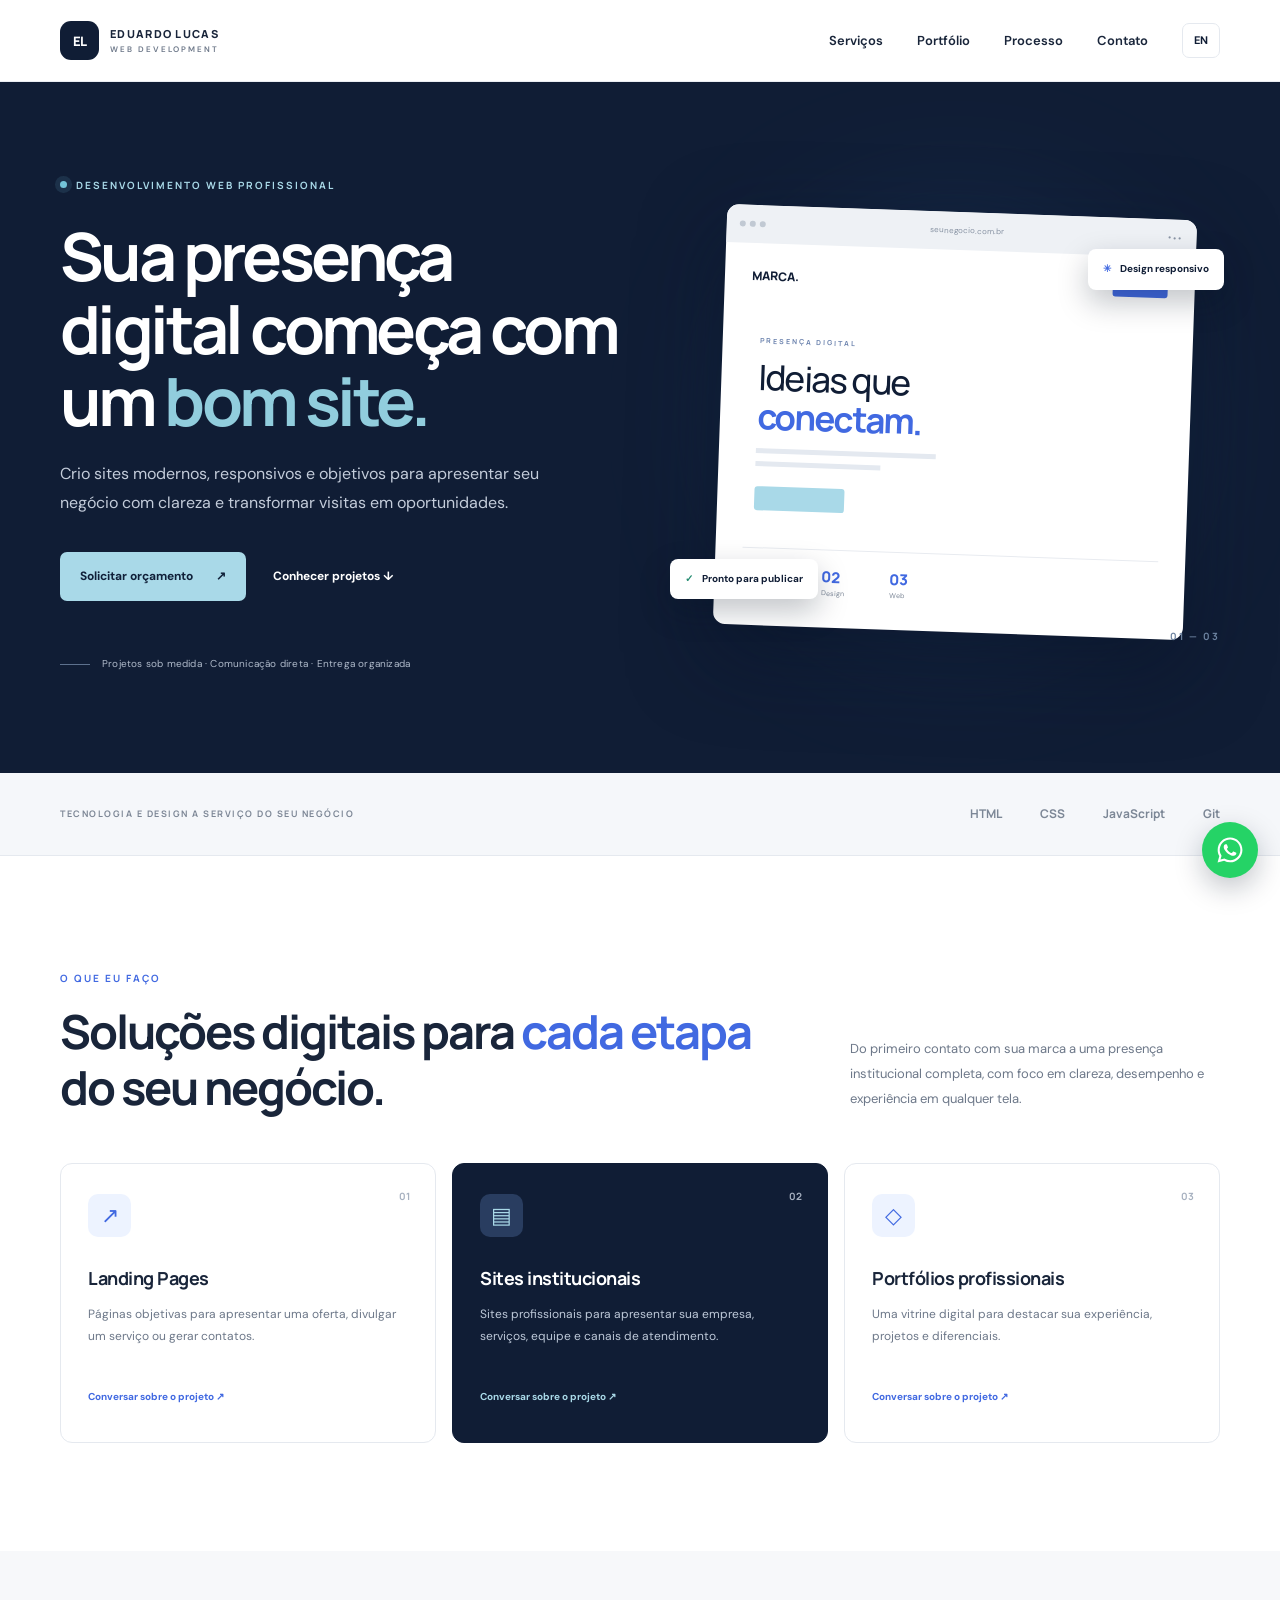
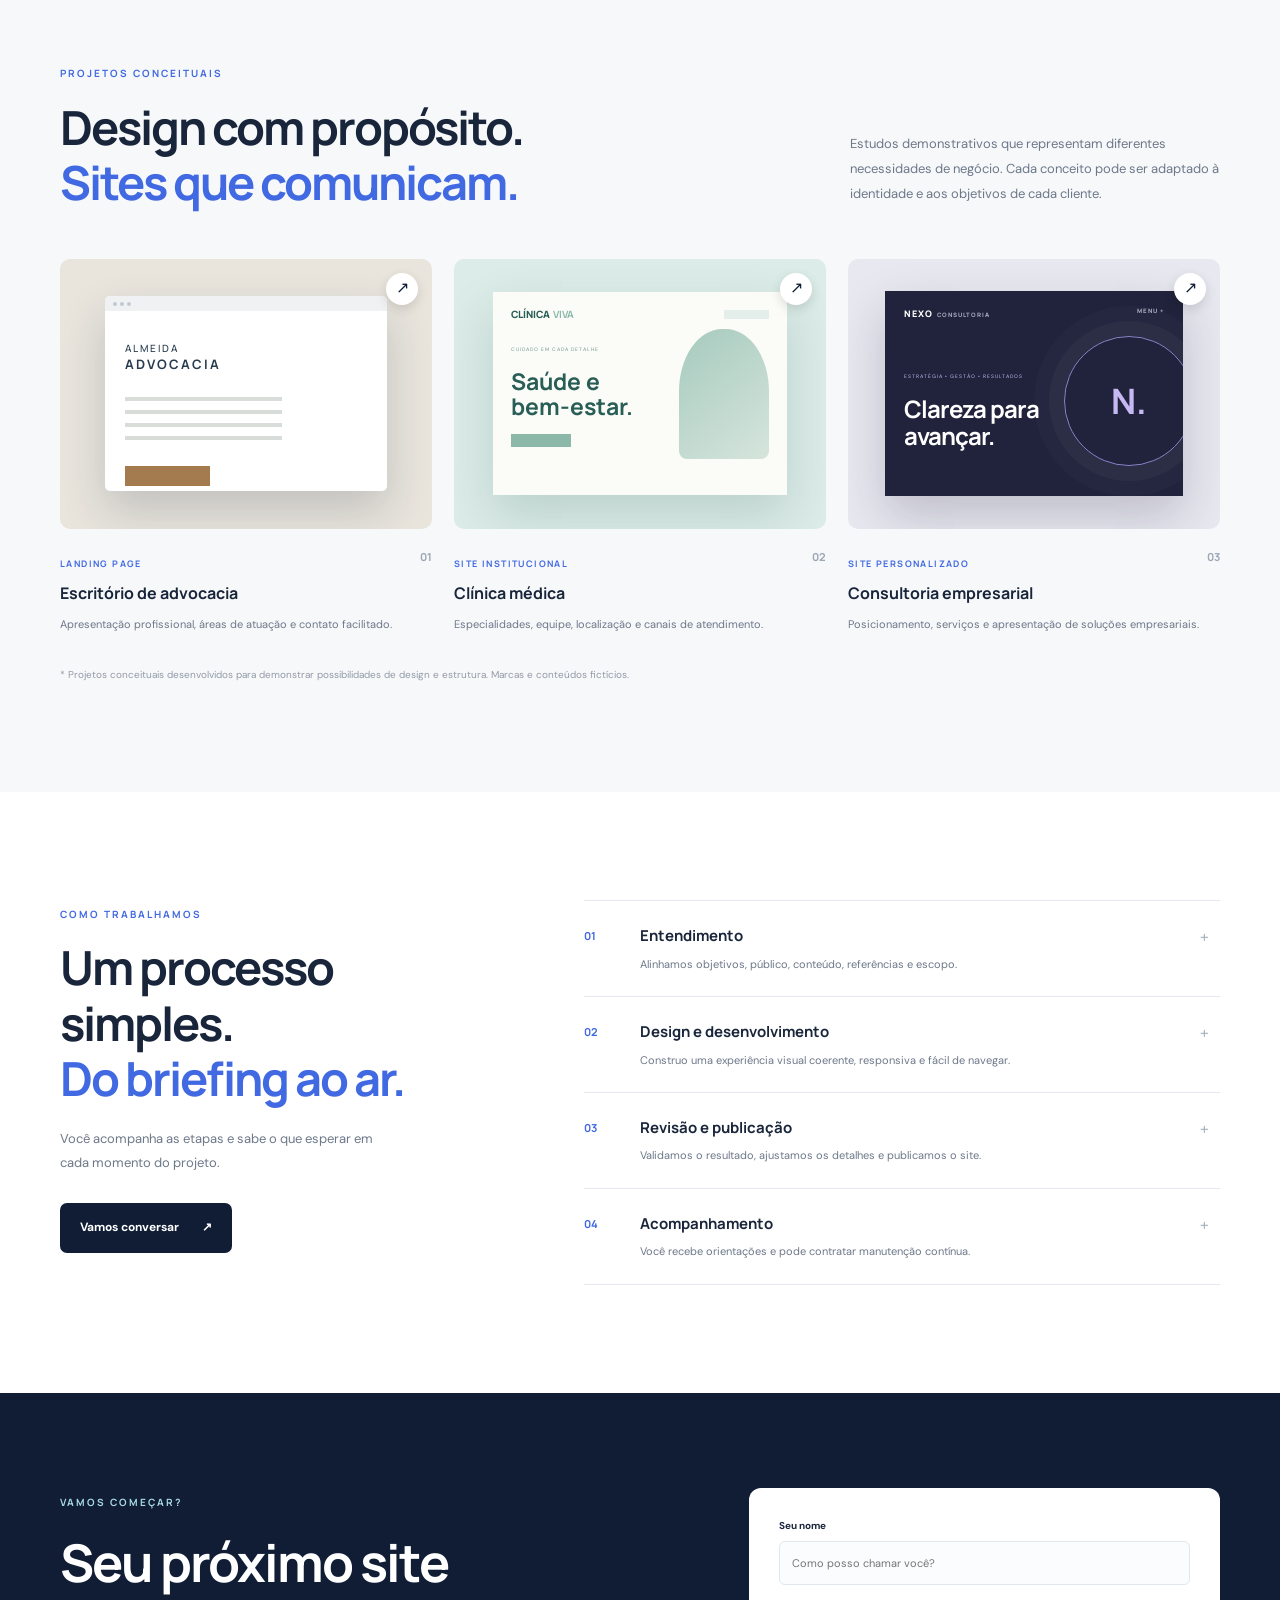
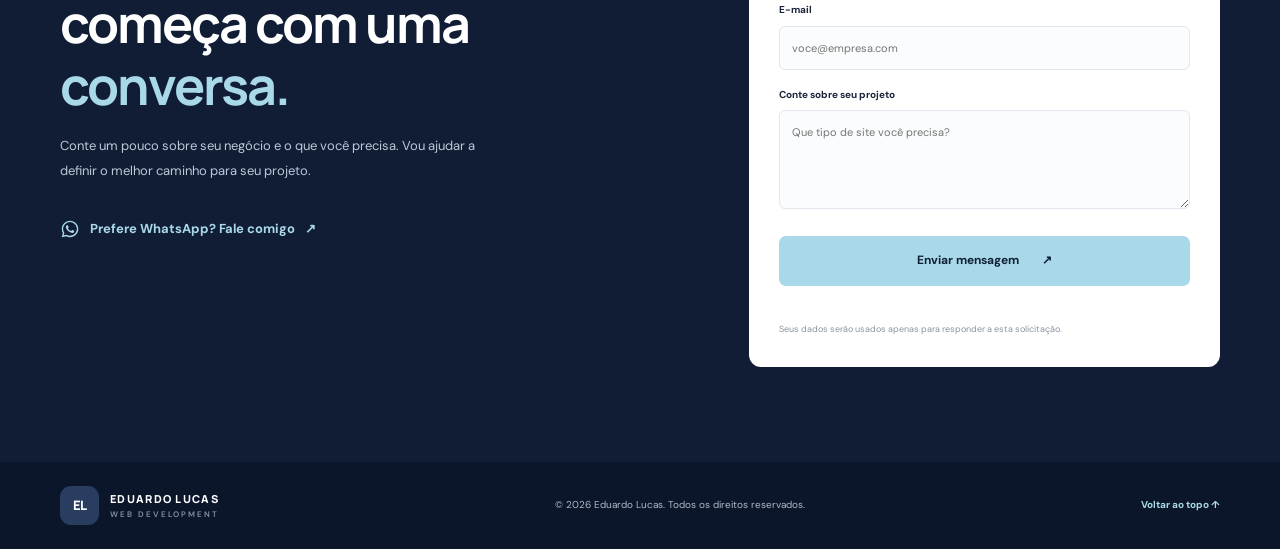
==== index.html @ 43daff28 "Portfólio Eduardo Lucas Web Development Portfólio bilíngue com três projetos demonstrativos (advocac" ====
<!doctype html>
<html lang="pt-BR">
<head>
  <meta charset="utf-8">
  <meta name="viewport" content="width=device-width, initial-scale=1">
  <meta name="description" content="Eduardo Lucas Web Development — sites profissionais, responsivos e objetivos para empresas e profissionais.">
  <meta name="theme-color" content="#101d35">
  <title>Eduardo Lucas | Web Development</title>
  <link rel="icon" href="favicon.svg" type="image/svg+xml">
  <meta property="og:type" content="website">
  <meta property="og:site_name" content="Eduardo Lucas Web Development">
  <meta property="og:title" content="Eduardo Lucas | Web Development">
  <meta property="og:description" content="Sites profissionais, responsivos e objetivos para empresas e profissionais.">
  <link rel="canonical" href="https://web.eduardo-lucas-dev.com/">
  <meta property="og:url" content="https://web.eduardo-lucas-dev.com/">
  <meta property="og:image" content="https://web.eduardo-lucas-dev.com/og-image.png">
  <meta property="og:image:width" content="1200">
  <meta property="og:image:height" content="630">
  <meta property="og:locale" content="pt_BR">
  <meta property="og:locale:alternate" content="en_US">
  <meta name="twitter:card" content="summary_large_image">
  <link rel="preload" href="fonts/manrope-latin-wght-normal.woff2" as="font" type="font/woff2" crossorigin>
  <link rel="stylesheet" href="fonts/fonts.css">
  <link rel="stylesheet" href="styles.css">
</head>
<body>
  <header class="site-header">
    <nav class="nav container" aria-label="Navegação principal">
      <a class="brand" href="#home" aria-label="Eduardo Lucas Web Development">
        <span class="brand-mark">EL</span>
        <span class="brand-name">EDUARDO LUCAS <small>WEB DEVELOPMENT</small></span>
      </a>
      <button class="menu-toggle" aria-label="Abrir menu" data-i18n-attr="aria-label:menuOpen" aria-expanded="false" aria-controls="navLinks">☰</button>
      <div class="nav-links" id="navLinks">
        <a href="#services" data-i18n="navServices">Serviços</a>
        <a href="#work" data-i18n="navWork">Portfólio</a>
        <a href="#process" data-i18n="navProcess">Processo</a>
        <a href="#contact" data-i18n="navContact">Contato</a>
        <button class="lang-toggle" type="button" data-lang-toggle>EN</button>
      </div>
    </nav>
  </header>

  <main>
    <section class="hero section" id="home">
      <div class="container hero-grid">
        <div class="hero-copy">
          <span class="eyebrow"><span class="eyebrow-dot"></span><span data-i18n="heroEyebrow">DESENVOLVIMENTO WEB PROFISSIONAL</span></span>
          <h1 data-i18n="heroTitle">Sua presença digital começa com um <em>bom site.</em></h1>
          <p class="hero-lead" data-i18n="heroLead">Crio sites modernos, responsivos e objetivos para apresentar seu negócio com clareza e transformar visitas em oportunidades.</p>
          <div class="hero-actions">
            <a class="button button-primary" href="#contact"><span data-i18n="heroCta">Solicitar orçamento</span> <span>↗</span></a>
            <a class="text-link" href="#work"><span data-i18n="heroSecondary">Conhecer projetos</span> <span>↓</span></a>
          </div>
          <div class="hero-proof">
            <span class="proof-line"></span>
            <span data-i18n="heroProof">Projetos sob medida · Comunicação direta · Entrega organizada</span>
          </div>
        </div>
        <div class="hero-art" aria-label="Ilustração de interface de website">
          <div class="art-glow"></div>
          <div class="browser-card">
            <div class="browser-top"><div class="browser-dots"><i></i><i></i><i></i></div><span>seunegocio.com.br</span><b>•••</b></div>
            <div class="browser-content">
              <div class="mock-nav"><b>MARCA.</b><span></span><span></span><span></span><i></i></div>
              <div class="mock-hero">
                <div class="mock-label">PRESENÇA DIGITAL</div>
                <div class="mock-title">Ideias que<br><strong>conectam.</strong></div>
                <div class="mock-copy"></div><div class="mock-copy short"></div>
                <div class="mock-cta"></div>
              </div>
              <div class="mock-stats"><div><b>01</b><span>Estratégia</span></div><div><b>02</b><span>Design</span></div><div><b>03</b><span>Web</span></div></div>
            </div>
          </div>
          <div class="floating-tag tag-top"><span>✳</span> Design responsivo</div>
          <div class="floating-tag tag-bottom"><span class="check">✓</span> Pronto para publicar</div>
          <div class="art-index">01 — 03</div>
        </div>
      </div>
    </section>

    <section class="trust-strip"><div class="container trust-inner"><span data-i18n="trustText">TECNOLOGIA E DESIGN A SERVIÇO DO SEU NEGÓCIO</span><div><b>HTML</b><b>CSS</b><b>JavaScript</b><b>Git</b></div></div></section>

    <section class="section" id="services">
      <div class="container">
        <div class="section-heading">
          <div><span class="eyebrow" data-i18n="servicesEyebrow">O QUE EU FAÇO</span><h2 data-i18n="servicesTitle">Soluções digitais para <em>cada etapa</em> do seu negócio.</h2></div>
          <p data-i18n="servicesIntro">Do primeiro contato com sua marca a uma presença institucional completa, com foco em clareza, desempenho e experiência em qualquer tela.</p>
        </div>
        <div class="service-grid">
          <article class="service-card"><span class="service-number">01</span><div class="service-icon">↗</div><h3 data-i18n="service1Title">Landing Pages</h3><p data-i18n="service1Text">Páginas objetivas para apresentar uma oferta, divulgar um serviço ou gerar contatos.</p><a href="#contact" class="arrow-link" data-i18n="serviceLink">Conversar sobre o projeto ↗</a></article>
          <article class="service-card featured"><span class="service-number">02</span><div class="service-icon">▤</div><h3 data-i18n="service2Title">Sites institucionais</h3><p data-i18n="service2Text">Sites profissionais para apresentar sua empresa, serviços, equipe e canais de atendimento.</p><a href="#contact" class="arrow-link" data-i18n="serviceLink">Conversar sobre o projeto ↗</a></article>
          <article class="service-card"><span class="service-number">03</span><div class="service-icon">◇</div><h3 data-i18n="service3Title">Portfólios profissionais</h3><p data-i18n="service3Text">Uma vitrine digital para destacar sua experiência, projetos e diferenciais.</p><a href="#contact" class="arrow-link" data-i18n="serviceLink">Conversar sobre o projeto ↗</a></article>
        </div>
      </div>
    </section>

    <section class="section work-section" id="work">
      <div class="container">
        <div class="section-heading">
          <div><span class="eyebrow" data-i18n="workEyebrow">PROJETOS CONCEITUAIS</span><h2 data-i18n="workTitle">Design com propósito.<br><em>Sites que comunicam.</em></h2></div>
          <p data-i18n="workIntro">Estudos demonstrativos que representam diferentes necessidades de negócio. Cada conceito pode ser adaptado à identidade e aos objetivos de cada cliente.</p>
        </div>
        <div class="project-grid">
          <article class="project-card">
            <a class="project-visual law" href="projects/advocacia/" aria-label="" data-i18n-attr="aria-label:lawAria"><div class="project-browser"><div class="mini-bar"><i></i><i></i><i></i></div><div class="law-layout"><span>ALMEIDA<br><b>ADVOCACIA</b></span><div class="law-lines"></div><div class="law-button"></div></div></div><span class="project-open">↗</span></a>
            <div class="project-meta"><div><span class="project-type" data-i18n="lawType">LANDING PAGE</span><h3 data-i18n="lawName">Escritório de advocacia</h3></div><span class="project-index">01</span></div>
            <p data-i18n="lawDesc">Apresentação profissional, áreas de atuação e contato facilitado.</p>
          </article>
          <article class="project-card">
            <a class="project-visual clinic" href="projects/clinica/" aria-label="" data-i18n-attr="aria-label:clinicAria"><div class="clinic-window"><div class="clinic-nav">CLÍNICA <b>VIVA</b><span></span></div><div class="clinic-body"><div><small>CUIDADO EM CADA DETALHE</small><strong>Saúde e<br>bem-estar.</strong><i></i></div><div class="clinic-shape"></div></div></div><span class="project-open">↗</span></a>
            <div class="project-meta"><div><span class="project-type" data-i18n="clinicType">SITE INSTITUCIONAL</span><h3 data-i18n="clinicName">Clínica médica</h3></div><span class="project-index">02</span></div>
            <p data-i18n="clinicDesc">Especialidades, equipe, localização e canais de atendimento.</p>
          </article>
          <article class="project-card">
            <a class="project-visual consult" href="projects/consultoria/" aria-label="" data-i18n-attr="aria-label:consultAria"><div class="consult-window"><div class="consult-nav">NEXO<span>CONSULTORIA</span><i>MENU +</i></div><div class="consult-body"><small>ESTRATÉGIA • GESTÃO • RESULTADOS</small><strong>Clareza para<br>avançar.</strong><div class="consult-circle">N.</div></div></div><span class="project-open">↗</span></a>
            <div class="project-meta"><div><span class="project-type" data-i18n="consultType">SITE PERSONALIZADO</span><h3 data-i18n="consultName">Consultoria empresarial</h3></div><span class="project-index">03</span></div>
            <p data-i18n="consultDesc">Posicionamento, serviços e apresentação de soluções empresariais.</p>
          </article>
        </div>
        <p class="concept-note" data-i18n="conceptNote">* Projetos conceituais desenvolvidos para demonstrar possibilidades de design e estrutura. Marcas e conteúdos fictícios.</p>
      </div>
    </section>

    <section class="section process-section" id="process">
      <div class="container process-grid">
        <div class="process-intro"><span class="eyebrow" data-i18n="processEyebrow">COMO TRABALHAMOS</span><h2 data-i18n="processTitle">Um processo simples.<br><em>Do briefing ao ar.</em></h2><p data-i18n="processIntro">Você acompanha as etapas e sabe o que esperar em cada momento do projeto.</p><a href="#contact" class="button button-dark"><span data-i18n="processCta">Vamos conversar</span> <span>↗</span></a></div>
        <div class="process-list">
          <article><span>01</span><div><h3 data-i18n="step1Title">Entendimento</h3><p data-i18n="step1Text">Alinhamos objetivos, público, conteúdo, referências e escopo.</p></div><b>+</b></article>
          <article><span>02</span><div><h3 data-i18n="step2Title">Design e desenvolvimento</h3><p data-i18n="step2Text">Construo uma experiência visual coerente, responsiva e fácil de navegar.</p></div><b>+</b></article>
          <article><span>03</span><div><h3 data-i18n="step3Title">Revisão e publicação</h3><p data-i18n="step3Text">Validamos o resultado, ajustamos os detalhes e publicamos o site.</p></div><b>+</b></article>
          <article><span>04</span><div><h3 data-i18n="step4Title">Acompanhamento</h3><p data-i18n="step4Text">Você recebe orientações e pode contratar manutenção contínua.</p></div><b>+</b></article>
        </div>
      </div>
    </section>

    <section class="contact-section section" id="contact">
      <div class="container contact-grid">
        <div><span class="eyebrow light-eyebrow" data-i18n="contactEyebrow">VAMOS COMEÇAR?</span><h2 data-i18n="contactTitle">Seu próximo site<br>começa com uma <em>conversa.</em></h2><p data-i18n="contactText">Conte um pouco sobre seu negócio e o que você precisa. Vou ajudar a definir o melhor caminho para seu projeto.</p><a class="whatsapp-link" data-whatsapp href="#" target="_blank" rel="noopener"><svg aria-hidden="true" viewBox="0 0 24 24"><use href="#icon-whatsapp"/></svg><span data-i18n="whatsappCta">Prefere WhatsApp? Fale comigo</span> ↗</a></div>
        <form class="contact-form" id="contactForm" name="contact" method="POST" data-netlify="true" netlify-honeypot="bot-field">
          <input type="hidden" name="form-name" value="contact">
          <input type="hidden" name="language" value="pt">
          <p hidden><label>Não preencha: <input name="bot-field" tabindex="-1" autocomplete="off"></label></p>
          <label><span data-i18n="formName">Seu nome</span><input name="name" required autocomplete="name" placeholder="Como posso chamar você?" data-i18n-attr="placeholder:phName"></label>
          <label><span data-i18n="formEmail">E-mail</span><input name="email" type="email" required autocomplete="email" placeholder="voce@empresa.com" data-i18n-attr="placeholder:phEmail"></label>
          <label><span data-i18n="formProject">Conte sobre seu projeto</span><textarea name="message" rows="4" required placeholder="Que tipo de site você precisa?" data-i18n-attr="placeholder:phProject"></textarea></label>
          <button class="button button-primary" type="submit"><span data-i18n="formSubmit">Enviar mensagem</span> <span>↗</span></button>
          <p class="form-feedback" id="formFeedback" role="status" aria-live="polite"></p>
          <small data-i18n="formNote">Seus dados serão usados apenas para responder a esta solicitação.</small>
        </form>
      </div>
    </section>
  </main>

  <footer class="footer"><div class="container footer-inner"><a class="brand footer-brand" href="#home"><span class="brand-mark">EL</span><span class="brand-name">EDUARDO LUCAS <small>WEB DEVELOPMENT</small></span></a><span>© <span id="year"></span> Eduardo Lucas. <span data-i18n="footerRights">Todos os direitos reservados.</span></span><a href="#home" class="back-top" data-i18n="backTop">Voltar ao topo ↑</a></div></footer>
  <a class="whatsapp-float" data-whatsapp href="#" target="_blank" rel="noopener" aria-label="WhatsApp" data-i18n-attr="aria-label:whatsappFloat"><svg aria-hidden="true" viewBox="0 0 24 24"><use href="#icon-whatsapp"/></svg></a>
  <svg width="0" height="0" style="position:absolute" aria-hidden="true"><symbol id="icon-whatsapp" viewBox="0 0 24 24"><path fill="currentColor" d="M12.04 2C6.58 2 2.13 6.45 2.13 11.91c0 1.75.46 3.45 1.32 4.95L2.05 22l5.25-1.38a9.9 9.9 0 0 0 4.74 1.21c5.46 0 9.91-4.45 9.91-9.91S17.5 2 12.04 2Zm0 18.15a8.2 8.2 0 0 1-4.2-1.15l-.3-.18-3.12.82.83-3.04-.2-.31a8.24 8.24 0 1 1 7 3.86Zm4.52-6.16c-.25-.12-1.47-.72-1.69-.81-.23-.08-.39-.12-.56.13-.16.24-.64.8-.78.97-.15.16-.29.18-.54.06a6.7 6.7 0 0 1-1.99-1.23 7.5 7.5 0 0 1-1.38-1.72c-.14-.25 0-.38.11-.5.11-.11.25-.29.37-.43.13-.15.17-.25.25-.42.08-.16.04-.31-.02-.43-.06-.12-.56-1.34-.76-1.84-.2-.48-.41-.42-.56-.42h-.48a.92.92 0 0 0-.67.31c-.23.25-.87.85-.87 2.07 0 1.22.89 2.4 1.01 2.56.12.17 1.75 2.67 4.24 3.74.59.26 1.05.41 1.41.52.59.19 1.13.16 1.56.1.48-.07 1.47-.6 1.67-1.18.21-.58.21-1.07.15-1.18-.06-.1-.23-.16-.48-.29Z"/></symbol></svg>
  <script src="i18n.js"></script>
  <script src="config.js"></script>
  <script src="script.js"></script>
</body>
</html>
---- fonts/fonts.css ----
/* Fontes hospedadas no próprio site (SIL Open Font License) — sem requisições ao Google. */
@font-face{font-family:"Manrope";font-style:normal;font-display:swap;font-weight:200 800;src:url("manrope-latin-wght-normal.woff2") format("woff2-variations")}
@font-face{font-family:"DM Sans";font-style:normal;font-display:swap;font-weight:100 1000;src:url("dm-sans-latin-wght-normal.woff2") format("woff2-variations")}
@font-face{font-family:"Cormorant Garamond";font-style:normal;font-display:swap;font-weight:500;src:url("cormorant-garamond-latin-500-normal.woff2") format("woff2")}
@font-face{font-family:"Cormorant Garamond";font-style:normal;font-display:swap;font-weight:600;src:url("cormorant-garamond-latin-600-normal.woff2") format("woff2")}
@font-face{font-family:"Cormorant Garamond";font-style:italic;font-display:swap;font-weight:500 600;src:url("cormorant-garamond-latin-500-italic.woff2") format("woff2")}
---- styles.css ----
/* Eduardo Lucas Web Development — Modern Corporate */
:root{--navy:#101d35;--navy2:#172947;--blue:#4169e1;--cyan:#a9d9e8;--ink:#19253a;--muted:#6d7889;--paper:#f7f8fa;--line:#e5e9ef;--white:#fff;--radius:18px}
*{box-sizing:border-box}html{scroll-behavior:smooth;scroll-padding-top:88px}body{margin:0;background:var(--white);color:var(--ink);font-family:"DM Sans",sans-serif;line-height:1.65}a{color:inherit;text-decoration:none}button,input,textarea{font:inherit}.container{width:min(1160px,calc(100% - 48px));margin:auto}.section{padding:108px 0}.site-header{height:82px;position:sticky;top:0;z-index:20;background:rgba(255,255,255,.94);backdrop-filter:blur(14px);border-bottom:1px solid rgba(229,233,239,.8)}.nav,.nav-links,.brand,.hero-actions,.hero-proof,.trust-inner,.footer-inner{display:flex;align-items:center}.nav{height:100%;justify-content:space-between}.brand{gap:11px}.brand-mark{width:39px;height:39px;border-radius:11px;background:var(--navy);color:#fff;display:grid;place-items:center;font:800 13px Manrope;letter-spacing:-1px}.brand-name{font:800 11px Manrope;letter-spacing:1.3px;line-height:1.3}.brand-name small{display:block;font:600 8px "DM Sans";letter-spacing:2px;color:var(--muted);margin-top:3px}.nav-links{gap:34px;font-size:13px;font-weight:600}.nav-links a{transition:color .2s}.nav-links a:hover,.text-link:hover{color:var(--blue)}.lang-toggle{border:1px solid var(--line);background:white;border-radius:7px;padding:7px 11px;font-size:11px;font-weight:700;cursor:pointer;color:var(--navy)}.menu-toggle{display:none;border:0;background:none;font-size:23px;color:var(--navy)}
.hero{background:var(--navy);color:white;min-height:650px;display:flex;align-items:center;overflow:hidden;padding:88px 0 100px}.hero-grid{display:grid;grid-template-columns:1.04fr .96fr;align-items:center;gap:55px}.eyebrow{display:inline-flex;align-items:center;gap:9px;color:var(--blue);font:700 10px Manrope;letter-spacing:2px}.hero .eyebrow{color:#a9d9e8}.eyebrow-dot{width:7px;height:7px;border-radius:50%;background:#74c4d8;box-shadow:0 0 0 5px rgba(116,196,216,.12)}h1,h2,h3,p{margin-top:0}h1,h2,h3{font-family:Manrope,sans-serif}h1{font-size:clamp(42px,5.2vw,68px);line-height:1.09;letter-spacing:-3.6px;margin:24px 0 22px;max-width:650px}h1 em,h2 em{font-style:normal;color:#91cddd}.hero-lead{max-width:525px;color:#c3ccda;font-size:16px;line-height:1.8}.hero-actions{gap:27px;margin-top:34px}.button{display:inline-flex;align-items:center;justify-content:center;gap:23px;padding:15px 20px;border-radius:7px;font-size:12px;font-weight:700;border:0;cursor:pointer;transition:transform .2s,background .2s}.button:hover{transform:translateY(-2px)}.button-primary{background:#a9d9e8;color:#102039}.button-primary:hover{background:#c1e7f1}.text-link{font-size:12px;font-weight:700;color:white}.hero-proof{gap:12px;margin-top:55px;color:#aeb9c9;font-size:10px;letter-spacing:.2px}.proof-line{width:30px;height:1px;background:#5d718e}.hero-art{position:relative;min-height:420px;display:grid;place-items:center}.art-glow{position:absolute;width:360px;height:360px;border-radius:50%;background:#2c5485;filter:blur(85px);opacity:.42}.browser-card{position:relative;width:min(100%,470px);background:white;border-radius:12px;box-shadow:0 30px 80px #07122580;overflow:hidden;transform:rotate(2deg)}.browser-top{height:38px;background:#eef1f5;display:flex;align-items:center;justify-content:space-between;padding:0 13px;color:#8994a4;font-size:8px}.browser-dots{display:flex;gap:4px}.browser-dots i,.mini-bar i{width:6px;height:6px;background:#c1c9d3;border-radius:50%}.browser-top b{letter-spacing:2px}.browser-content{padding:23px 27px 28px;color:var(--navy)}.mock-nav{display:flex;align-items:center;gap:14px;font-size:8px;color:#9ba5b3}.mock-nav b{font:800 12px Manrope;color:var(--navy);margin-right:auto}.mock-nav i{width:55px;height:18px;background:var(--blue);border-radius:3px}.mock-hero{padding:52px 10px 37px}.mock-label{font:700 7px Manrope;letter-spacing:2px;color:#6c83ae}.mock-title{font:500 35px/1.1 Manrope;letter-spacing:-1.8px;margin:13px 0}.mock-title strong{color:#4169e1}.mock-copy{height:5px;width:180px;background:#e4e9f0;margin:8px 0}.mock-copy.short{width:125px}.mock-cta{width:90px;height:24px;background:#a9d9e8;border-radius:3px;margin-top:20px}.mock-stats{display:flex;border-top:1px solid #e8ebf0;padding-top:16px;gap:45px}.mock-stats div{display:grid}.mock-stats b{font:800 15px Manrope;color:#4169e1}.mock-stats span{font-size:7px;color:#7c8797}.floating-tag{position:absolute;background:white;color:var(--navy);padding:12px 15px;border-radius:8px;box-shadow:0 12px 30px #07122540;font-size:10px;font-weight:700}.floating-tag span{color:#4169e1;margin-right:7px}.tag-top{top:38px;right:-4px}.tag-bottom{bottom:32px;left:-20px}.floating-tag .check{color:#238b70}.art-index{position:absolute;right:0;bottom:-12px;color:#6c829f;font:700 10px Manrope;letter-spacing:2px}
.trust-strip{background:#f5f7fa;border-bottom:1px solid var(--line)}.trust-inner{min-height:82px;justify-content:space-between;gap:20px}.trust-inner>span{font:700 9px Manrope;letter-spacing:1.5px;color:#7d8796}.trust-inner div{display:flex;gap:38px;color:#7c8796;font:800 12px Manrope}
.section-heading{display:flex;justify-content:space-between;align-items:end;gap:60px;margin-bottom:48px}.section-heading h2,.process-intro h2,.contact-grid h2{font-size:clamp(32px,4vw,47px);line-height:1.18;letter-spacing:-2px;margin:14px 0 0}.section-heading h2 em{color:var(--blue)}.section-heading>p{max-width:370px;color:var(--muted);font-size:13px;line-height:1.9;margin:0 0 4px}.service-grid{display:grid;grid-template-columns:repeat(3,1fr);gap:16px}.service-card{position:relative;border:1px solid var(--line);border-radius:12px;padding:30px 27px 27px;min-height:280px;transition:transform .25s,box-shadow .25s}.service-card:hover{transform:translateY(-5px);box-shadow:0 18px 40px #1b2d4610}.service-card.featured{background:var(--navy);color:white;border-color:var(--navy)}.service-number{position:absolute;right:25px;top:25px;color:#a7b1c0;font:700 10px Manrope}.service-icon{width:43px;height:43px;border-radius:10px;background:#edf3ff;color:var(--blue);display:grid;place-items:center;font-size:22px;margin-bottom:27px}.featured .service-icon{background:#293d60;color:#a9d9e8}.service-card h3{font-size:18px;letter-spacing:-.5px;margin-bottom:10px}.service-card p{color:var(--muted);font-size:12px;line-height:1.8;min-height:66px}.featured p{color:#bdc8d8}.arrow-link{font-size:10px;font-weight:700;color:var(--blue)}.featured .arrow-link{color:#a9d9e8}
.work-section{background:var(--paper)}.project-grid{display:grid;grid-template-columns:repeat(3,1fr);gap:22px}.project-visual{height:270px;border-radius:10px;display:grid;place-items:center;position:relative;overflow:hidden;transition:transform .25s}.project-visual:hover{transform:translateY(-4px)}.project-open{position:absolute;right:14px;top:14px;width:32px;height:32px;border-radius:50%;background:white;color:var(--navy);display:grid;place-items:center;box-shadow:0 4px 12px #0002}.project-browser{width:76%;height:72%;background:#fff;box-shadow:0 20px 45px #14233b30;border-radius:5px;overflow:hidden}.mini-bar{height:15px;background:#f0f1f2;display:flex;align-items:center;gap:3px;padding-left:8px}.mini-bar i{width:4px;height:4px}.law{background:#e9e5dd}.law-layout{padding:30px 20px;color:#263b4d}.law-layout>span{display:block;font:500 10px/1.4 Manrope;letter-spacing:2px}.law-layout>span b{font-size:13px}.law-lines{height:52px;width:65%;margin-top:23px;background:linear-gradient(#d9ddd9 0 4px,transparent 4px 13px,#d9ddd9 13px 17px,transparent 17px 26px,#d9ddd9 26px 30px,transparent 30px 39px,#d9ddd9 39px 43px,transparent 43px)}.law-button{width:85px;height:20px;background:#a47b4f;margin-top:17px}.clinic{background:#dcece8}.clinic-window{width:79%;height:75%;background:#fbfcf8;box-shadow:0 20px 45px #315a5030;padding:15px 18px}.clinic-nav{font:800 10px Manrope;color:#285e56;display:flex;gap:3px;align-items:center}.clinic-nav b{color:#8bb8a9}.clinic-nav span{margin-left:auto;width:45px;height:9px;background:#e4efeb}.clinic-body{display:flex;align-items:center;justify-content:space-between;height:80%;position:relative}.clinic-body small{font-size:5px;letter-spacing:1px;color:#72998c}.clinic-body strong{display:block;font:700 23px/1.1 Manrope;color:#285e56;margin-top:9px}.clinic-body i{display:block;width:60px;height:13px;background:#8bb8a9;margin-top:15px}.clinic-shape{width:90px;height:130px;border-radius:48% 48% 8px 8px;background:linear-gradient(140deg,#a6cabe,#d6e5dc);align-self:end}.consult{background:#e8e8f0}.consult-window{width:80%;height:76%;background:#20233b;color:white;box-shadow:0 20px 45px #25243b35;padding:16px 19px;position:relative;overflow:hidden}.consult-nav{font:800 9px Manrope;letter-spacing:1px}.consult-nav span{font-size:6px;color:#a8a9c0;margin-left:4px}.consult-nav i{float:right;font-style:normal;font-size:6px;color:#a8a9c0}.consult-body{position:relative;padding-top:40px}.consult-body small{font-size:5px;letter-spacing:1px;color:#c6b8f3}.consult-body strong{display:block;font:700 24px/1.1 Manrope;letter-spacing:-1px;margin-top:10px;position:relative;z-index:2}.consult-circle{position:absolute;right:-30px;top:16px;width:130px;height:130px;border:1px solid #8c82c7;border-radius:50%;display:grid;place-items:center;color:#c6b8f3;font:700 35px Manrope;box-shadow:0 0 0 15px #ffffff08,0 0 0 30px #ffffff05}.project-meta{display:flex;justify-content:space-between;align-items:start;margin-top:20px}.project-type{font:700 9px Manrope;letter-spacing:1.4px;color:var(--blue)}.project-meta h3{font-size:16px;margin:5px 0 0}.project-index{font:700 11px Manrope;color:#9ca6b4}.project-card>p{font-size:11px;color:var(--muted);margin:9px 0 0}.concept-note{font-size:10px;color:#929ba8;margin:34px 0 0}
.process-grid{display:grid;grid-template-columns:.8fr 1.2fr;gap:100px}.process-intro h2 em{color:var(--blue)}.process-intro>p{color:var(--muted);font-size:13px;line-height:1.9;margin:20px 0 27px;max-width:320px}.button-dark{background:var(--navy);color:white}.button-dark:hover{background:#243b60}.process-list article{display:grid;grid-template-columns:40px 1fr 20px;gap:16px;padding:23px 0;border-bottom:1px solid var(--line)}.process-list article:first-child{border-top:1px solid var(--line)}.process-list article>span{font:700 11px Manrope;color:var(--blue);padding-top:4px}.process-list h3{font-size:15px;margin:0 0 6px}.process-list p{font-size:11px;color:var(--muted);margin:0}.process-list article>b{color:#aab3c0;font-weight:400}
.contact-section{background:var(--navy);color:white;padding:95px 0}.contact-grid{display:grid;grid-template-columns:1fr .8fr;gap:100px;align-items:start}.light-eyebrow{color:#a9d9e8}.contact-grid h2{font-size:clamp(34px,4.5vw,52px);margin:18px 0}.contact-grid h2 em{color:#a9d9e8}.contact-grid>div>p{color:#bdc8d8;font-size:13px;line-height:1.9;max-width:420px}.contact-form{background:white;color:var(--ink);padding:30px;border-radius:12px}.contact-form label{display:block;margin-bottom:17px}.contact-form label>span{display:block;font-size:10px;font-weight:700;margin-bottom:7px}.contact-form input,.contact-form textarea{width:100%;border:1px solid #e2e7ed;border-radius:6px;padding:12px;font-size:11px;outline:none;background:#fbfcfd;color:var(--ink)}.contact-form input:focus,.contact-form textarea:focus{border-color:#7893e7}.contact-form textarea{resize:vertical}.contact-form .button{width:100%;margin-top:2px}.contact-form small{display:block;color:#8b95a3;font-size:9px;margin-top:12px}.form-feedback{font-size:11px;color:#238b70;margin:8px 0 0;min-height:16px}
.footer{background:#0b162a;color:#aeb9c9;padding:24px 0}.footer-inner{justify-content:space-between;gap:20px;font-size:10px}.footer-brand .brand-mark{background:#293d60}.footer-brand .brand-name{color:white}.footer-brand .brand-name small{color:#8290a5}.back-top{color:#a9d9e8;font-weight:700}
@media(max-width:850px){.hero-grid{grid-template-columns:1fr;gap:25px}.hero{padding:75px 0}.hero-art{min-height:360px}.browser-card{max-width:440px}.section-heading{align-items:start;flex-direction:column;gap:18px}.section-heading>p{max-width:570px}.process-grid{gap:45px}.contact-grid{gap:45px}.project-visual{height:220px}}
@media(max-width:650px){.container{width:min(100% - 34px,560px)}.site-header{height:70px}.menu-toggle{display:block}.nav-links{display:none;position:absolute;top:69px;left:0;right:0;padding:20px 24px 24px;background:white;border-bottom:1px solid var(--line);align-items:stretch;flex-direction:column;gap:18px}.nav-links.open{display:flex}.nav-links a{font-size:14px}.lang-toggle{align-self:flex-start}.hero{padding:65px 0 75px}.hero-grid{gap:15px}h1{font-size:43px;letter-spacing:-2.5px}.hero-lead{font-size:14px}.hero-actions{align-items:flex-start;flex-direction:column;gap:18px}.hero-proof{margin-top:35px;align-items:flex-start;font-size:9px}.hero-art{min-height:300px;margin-top:15px}.browser-card{width:92%}.browser-content{padding:16px 19px 20px}.mock-hero{padding:32px 8px 25px}.mock-title{font-size:28px}.floating-tag{font-size:8px;padding:9px 11px}.tag-top{right:-2px;top:5px}.tag-bottom{left:-4px;bottom:10px}.trust-inner{padding:20px 0;align-items:flex-start;flex-direction:column}.trust-inner div{gap:22px;flex-wrap:wrap}.section{padding:75px 0}.section-heading h2,.process-intro h2{font-size:34px}.service-grid,.project-grid{grid-template-columns:1fr}.service-card{min-height:245px}.service-card p{min-height:0}.project-visual{height:260px}.process-grid,.contact-grid{grid-template-columns:1fr;gap:40px}.contact-section{padding:75px 0}.contact-form{padding:22px}.footer-inner{align-items:flex-start;flex-direction:column}.footer-inner>span{order:3}.footer-brand{order:1}.back-top{order:2}}
.whatsapp-link{display:inline-flex;align-items:center;gap:10px;margin-top:22px;color:#a9d9e8;font-size:13px;font-weight:700}.whatsapp-link svg{width:20px;height:20px}.whatsapp-link:hover{color:#fff}
.whatsapp-float{position:fixed;right:22px;bottom:22px;z-index:30;width:56px;height:56px;border-radius:50%;background:#25d366;color:#fff;display:grid;place-items:center;box-shadow:0 10px 28px #0b162a40;transition:transform .2s}.whatsapp-float:hover{transform:scale(1.07)}.whatsapp-float svg{width:30px;height:30px}
.contact-form button:disabled{opacity:.6;cursor:wait}
:focus-visible{outline:2px solid #4169e1;outline-offset:3px}
@media(prefers-reduced-motion:reduce){*,*::before,*::after{transition:none!important;animation:none!important;scroll-behavior:auto!important}}
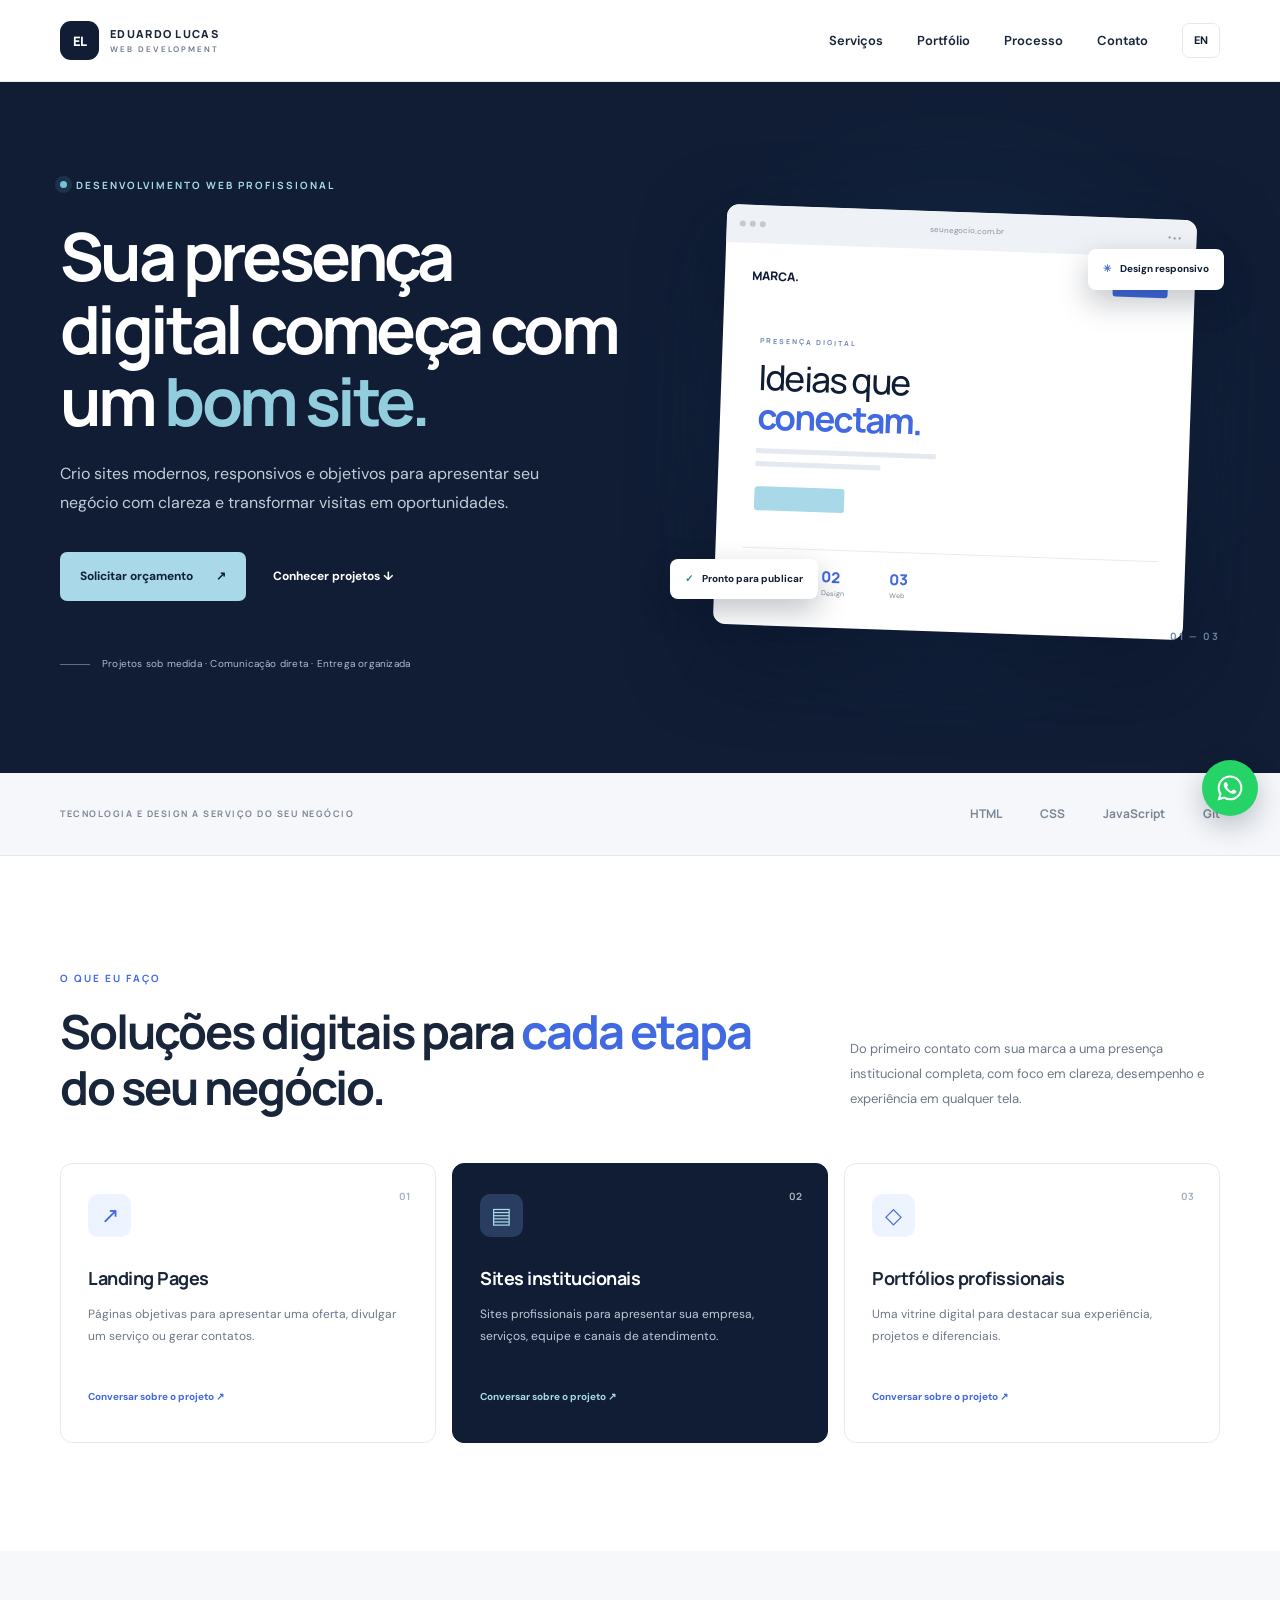
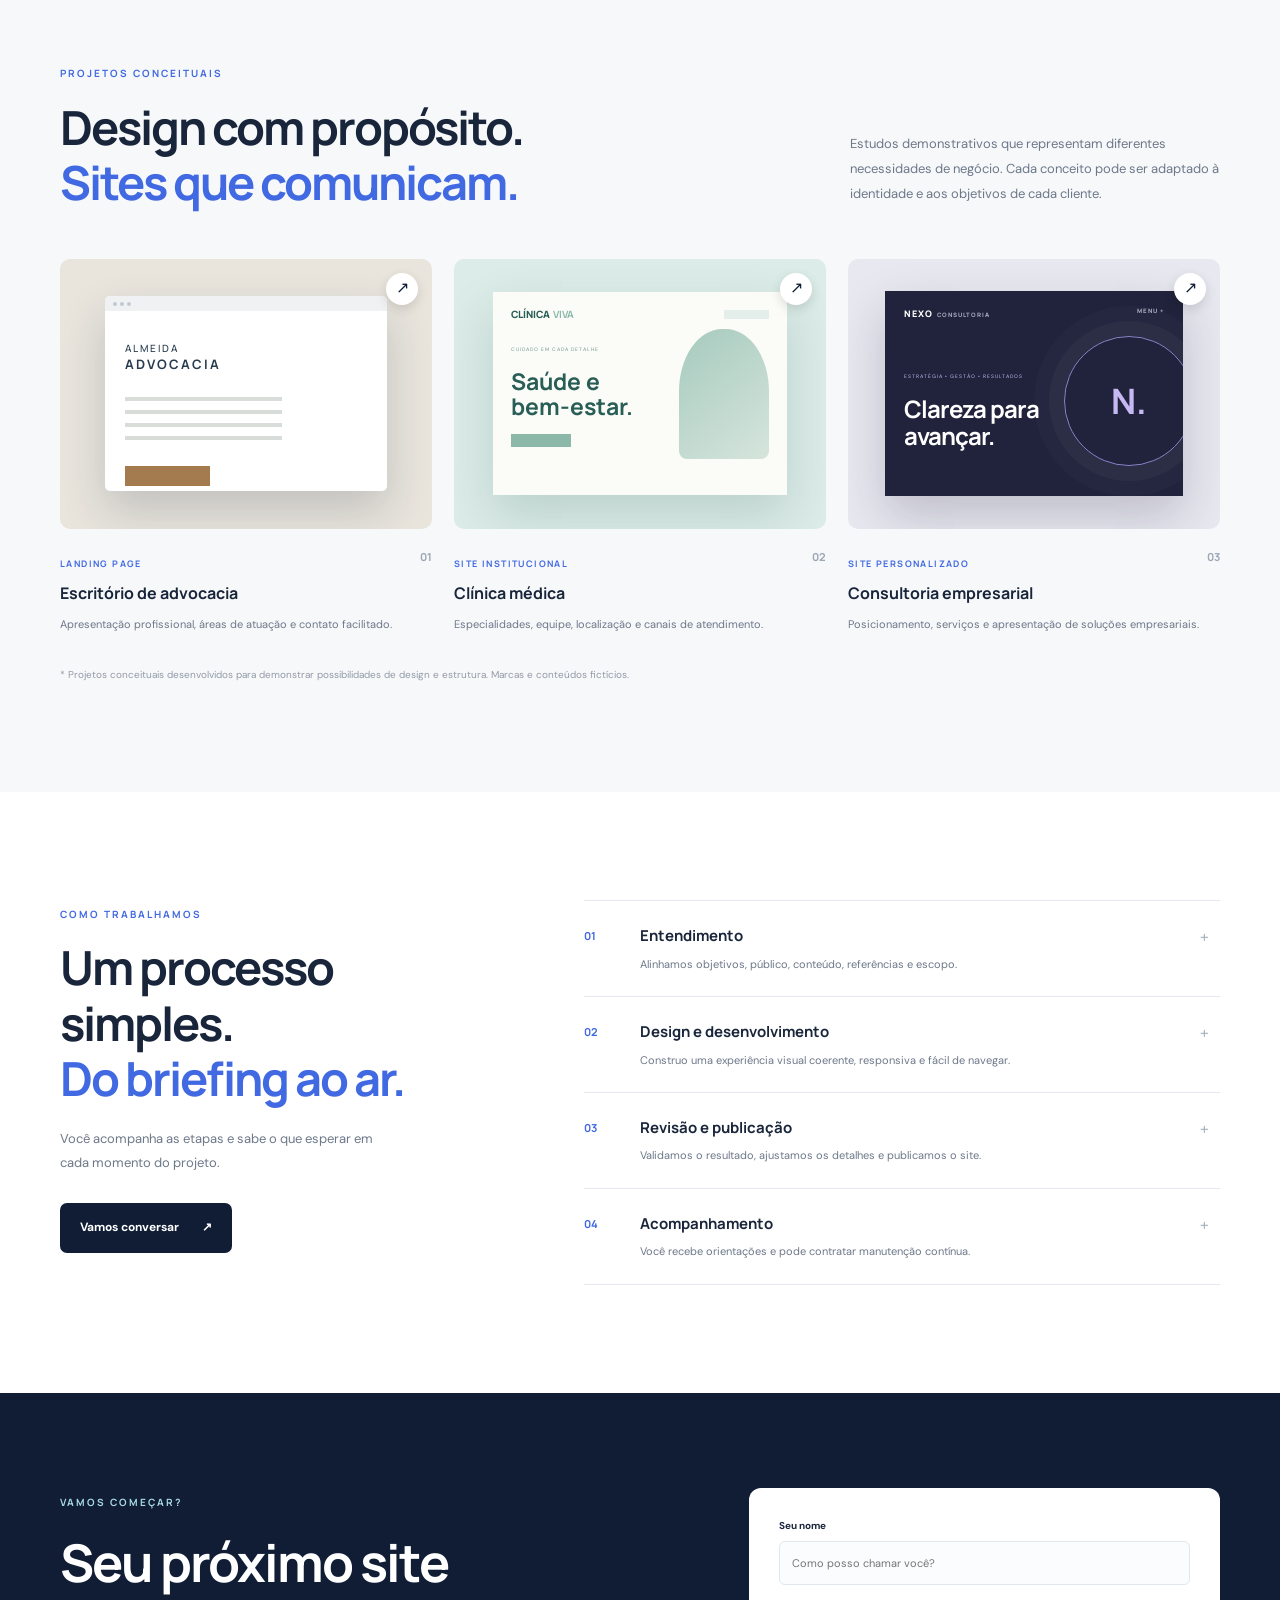
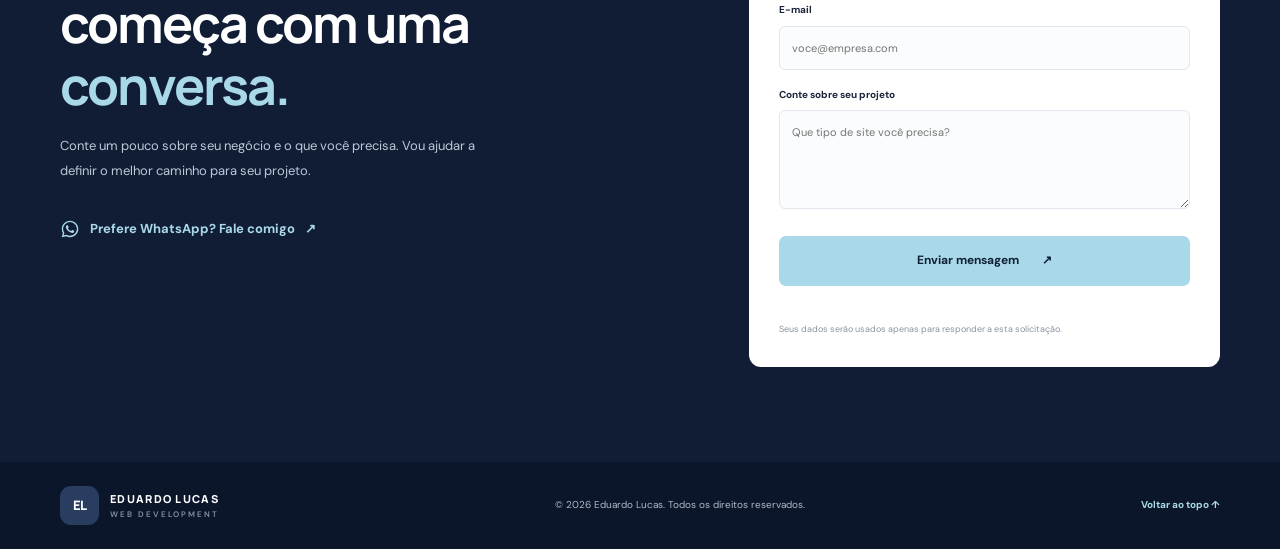
==== commit 62ac260b: "Links de WhatsApp com URL real no HTML, sem depender do JavaScript Co-Authored-By: Claude Opus 5.5 <" ====
--- a/index.html
+++ b/index.html
@@ -136,7 +136,7 @@
 
     <section class="contact-section section" id="contact">
       <div class="container contact-grid">
-        <div><span class="eyebrow light-eyebrow" data-i18n="contactEyebrow">VAMOS COMEÇAR?</span><h2 data-i18n="contactTitle">Seu próximo site<br>começa com uma <em>conversa.</em></h2><p data-i18n="contactText">Conte um pouco sobre seu negócio e o que você precisa. Vou ajudar a definir o melhor caminho para seu projeto.</p><a class="whatsapp-link" data-whatsapp href="#" target="_blank" rel="noopener"><svg aria-hidden="true" viewBox="0 0 24 24"><use href="#icon-whatsapp"/></svg><span data-i18n="whatsappCta">Prefere WhatsApp? Fale comigo</span> ↗</a></div>
+        <div><span class="eyebrow light-eyebrow" data-i18n="contactEyebrow">VAMOS COMEÇAR?</span><h2 data-i18n="contactTitle">Seu próximo site<br>começa com uma <em>conversa.</em></h2><p data-i18n="contactText">Conte um pouco sobre seu negócio e o que você precisa. Vou ajudar a definir o melhor caminho para seu projeto.</p><a class="whatsapp-link" data-whatsapp href="https://wa.me/5571991182592?text=Ol%C3%A1%2C%20vi%20seu%20site%20e%20quero%20um%20or%C3%A7amento" target="_blank" rel="noopener"><svg aria-hidden="true" viewBox="0 0 24 24"><use href="#icon-whatsapp"/></svg><span data-i18n="whatsappCta">Prefere WhatsApp? Fale comigo</span> ↗</a></div>
         <form class="contact-form" id="contactForm" name="contact" method="POST" data-netlify="true" netlify-honeypot="bot-field">
           <input type="hidden" name="form-name" value="contact">
           <input type="hidden" name="language" value="pt">
@@ -153,7 +153,7 @@
   </main>
 
   <footer class="footer"><div class="container footer-inner"><a class="brand footer-brand" href="#home"><span class="brand-mark">EL</span><span class="brand-name">EDUARDO LUCAS <small>WEB DEVELOPMENT</small></span></a><span>© <span id="year"></span> Eduardo Lucas. <span data-i18n="footerRights">Todos os direitos reservados.</span></span><a href="#home" class="back-top" data-i18n="backTop">Voltar ao topo ↑</a></div></footer>
-  <a class="whatsapp-float" data-whatsapp href="#" target="_blank" rel="noopener" aria-label="WhatsApp" data-i18n-attr="aria-label:whatsappFloat"><svg aria-hidden="true" viewBox="0 0 24 24"><use href="#icon-whatsapp"/></svg></a>
+  <a class="whatsapp-float" data-whatsapp href="https://wa.me/5571991182592?text=Ol%C3%A1%2C%20vi%20seu%20site%20e%20quero%20um%20or%C3%A7amento" target="_blank" rel="noopener" aria-label="WhatsApp" data-i18n-attr="aria-label:whatsappFloat"><svg aria-hidden="true" viewBox="0 0 24 24"><use href="#icon-whatsapp"/></svg></a>
   <svg width="0" height="0" style="position:absolute" aria-hidden="true"><symbol id="icon-whatsapp" viewBox="0 0 24 24"><path fill="currentColor" d="M12.04 2C6.58 2 2.13 6.45 2.13 11.91c0 1.75.46 3.45 1.32 4.95L2.05 22l5.25-1.38a9.9 9.9 0 0 0 4.74 1.21c5.46 0 9.91-4.45 9.91-9.91S17.5 2 12.04 2Zm0 18.15a8.2 8.2 0 0 1-4.2-1.15l-.3-.18-3.12.82.83-3.04-.2-.31a8.24 8.24 0 1 1 7 3.86Zm4.52-6.16c-.25-.12-1.47-.72-1.69-.81-.23-.08-.39-.12-.56.13-.16.24-.64.8-.78.97-.15.16-.29.18-.54.06a6.7 6.7 0 0 1-1.99-1.23 7.5 7.5 0 0 1-1.38-1.72c-.14-.25 0-.38.11-.5.11-.11.25-.29.37-.43.13-.15.17-.25.25-.42.08-.16.04-.31-.02-.43-.06-.12-.56-1.34-.76-1.84-.2-.48-.41-.42-.56-.42h-.48a.92.92 0 0 0-.67.31c-.23.25-.87.85-.87 2.07 0 1.22.89 2.4 1.01 2.56.12.17 1.75 2.67 4.24 3.74.59.26 1.05.41 1.41.52.59.19 1.13.16 1.56.1.48-.07 1.47-.6 1.67-1.18.21-.58.21-1.07.15-1.18-.06-.1-.23-.16-.48-.29Z"/></symbol></svg>
   <script src="i18n.js"></script>
   <script src="config.js"></script>
--- a/styles.css
+++ b/styles.css
@@ -11,7 +11,8 @@
 @media(max-width:850px){.hero-grid{grid-template-columns:1fr;gap:25px}.hero{padding:75px 0}.hero-art{min-height:360px}.browser-card{max-width:440px}.section-heading{align-items:start;flex-direction:column;gap:18px}.section-heading>p{max-width:570px}.process-grid{gap:45px}.contact-grid{gap:45px}.project-visual{height:220px}}
 @media(max-width:650px){.container{width:min(100% - 34px,560px)}.site-header{height:70px}.menu-toggle{display:block}.nav-links{display:none;position:absolute;top:69px;left:0;right:0;padding:20px 24px 24px;background:white;border-bottom:1px solid var(--line);align-items:stretch;flex-direction:column;gap:18px}.nav-links.open{display:flex}.nav-links a{font-size:14px}.lang-toggle{align-self:flex-start}.hero{padding:65px 0 75px}.hero-grid{gap:15px}h1{font-size:43px;letter-spacing:-2.5px}.hero-lead{font-size:14px}.hero-actions{align-items:flex-start;flex-direction:column;gap:18px}.hero-proof{margin-top:35px;align-items:flex-start;font-size:9px}.hero-art{min-height:300px;margin-top:15px}.browser-card{width:92%}.browser-content{padding:16px 19px 20px}.mock-hero{padding:32px 8px 25px}.mock-title{font-size:28px}.floating-tag{font-size:8px;padding:9px 11px}.tag-top{right:-2px;top:5px}.tag-bottom{left:-4px;bottom:10px}.trust-inner{padding:20px 0;align-items:flex-start;flex-direction:column}.trust-inner div{gap:22px;flex-wrap:wrap}.section{padding:75px 0}.section-heading h2,.process-intro h2{font-size:34px}.service-grid,.project-grid{grid-template-columns:1fr}.service-card{min-height:245px}.service-card p{min-height:0}.project-visual{height:260px}.process-grid,.contact-grid{grid-template-columns:1fr;gap:40px}.contact-section{padding:75px 0}.contact-form{padding:22px}.footer-inner{align-items:flex-start;flex-direction:column}.footer-inner>span{order:3}.footer-brand{order:1}.back-top{order:2}}
 .whatsapp-link{display:inline-flex;align-items:center;gap:10px;margin-top:22px;color:#a9d9e8;font-size:13px;font-weight:700}.whatsapp-link svg{width:20px;height:20px}.whatsapp-link:hover{color:#fff}
-.whatsapp-float{position:fixed;right:22px;bottom:22px;z-index:30;width:56px;height:56px;border-radius:50%;background:#25d366;color:#fff;display:grid;place-items:center;box-shadow:0 10px 28px #0b162a40;transition:transform .2s}.whatsapp-float:hover{transform:scale(1.07)}.whatsapp-float svg{width:30px;height:30px}
+.whatsapp-float{position:fixed;right:22px;bottom:84px;z-index:30;width:56px;height:56px;border-radius:50%;background:#25d366;color:#fff;display:grid;place-items:center;box-shadow:0 10px 28px #0b162a40;transition:transform .2s}.whatsapp-float:hover{transform:scale(1.07)}.whatsapp-float svg{width:30px;height:30px}
 .contact-form button:disabled{opacity:.6;cursor:wait}
 :focus-visible{outline:2px solid #4169e1;outline-offset:3px}
 @media(prefers-reduced-motion:reduce){*,*::before,*::after{transition:none!important;animation:none!important;scroll-behavior:auto!important}}
+/* O selo "Powered by Netlify" ocupa o canto inferior direito (≈194×64 px); os botões flutuantes ficam acima dele. */
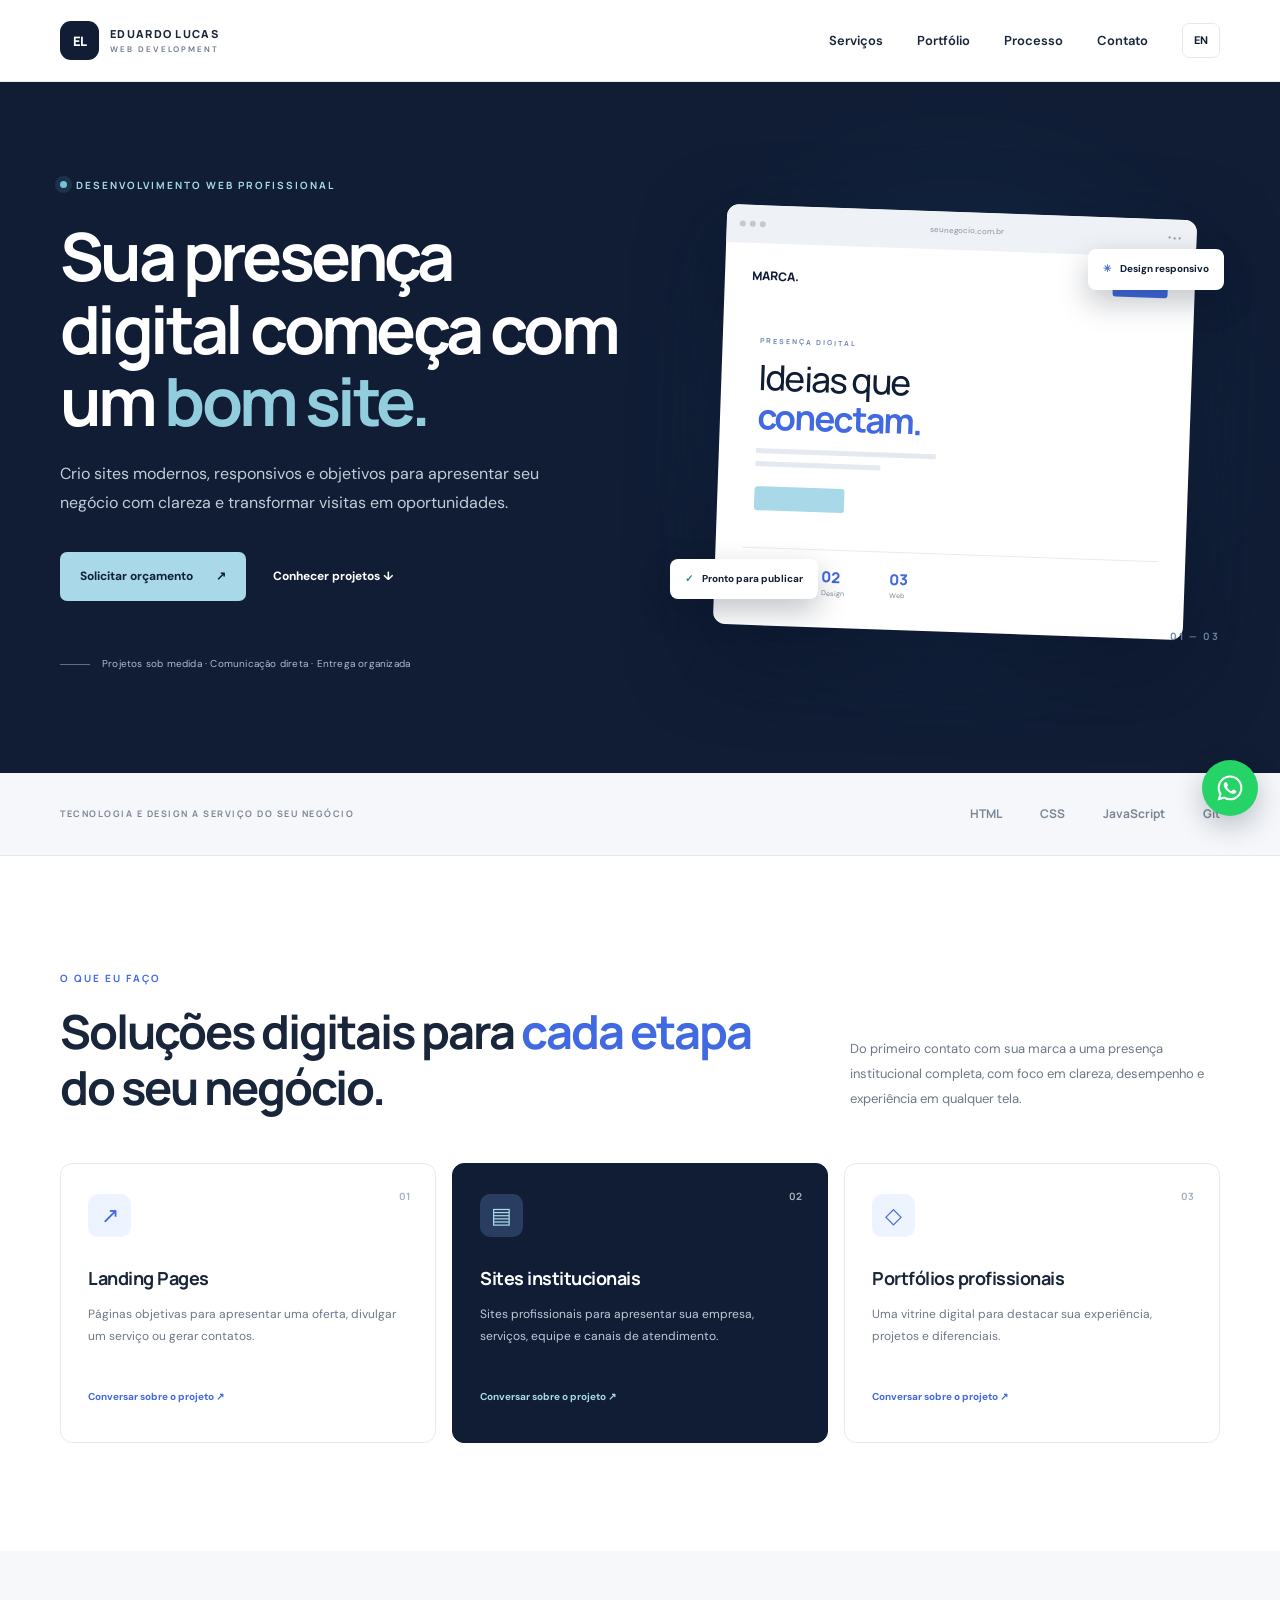
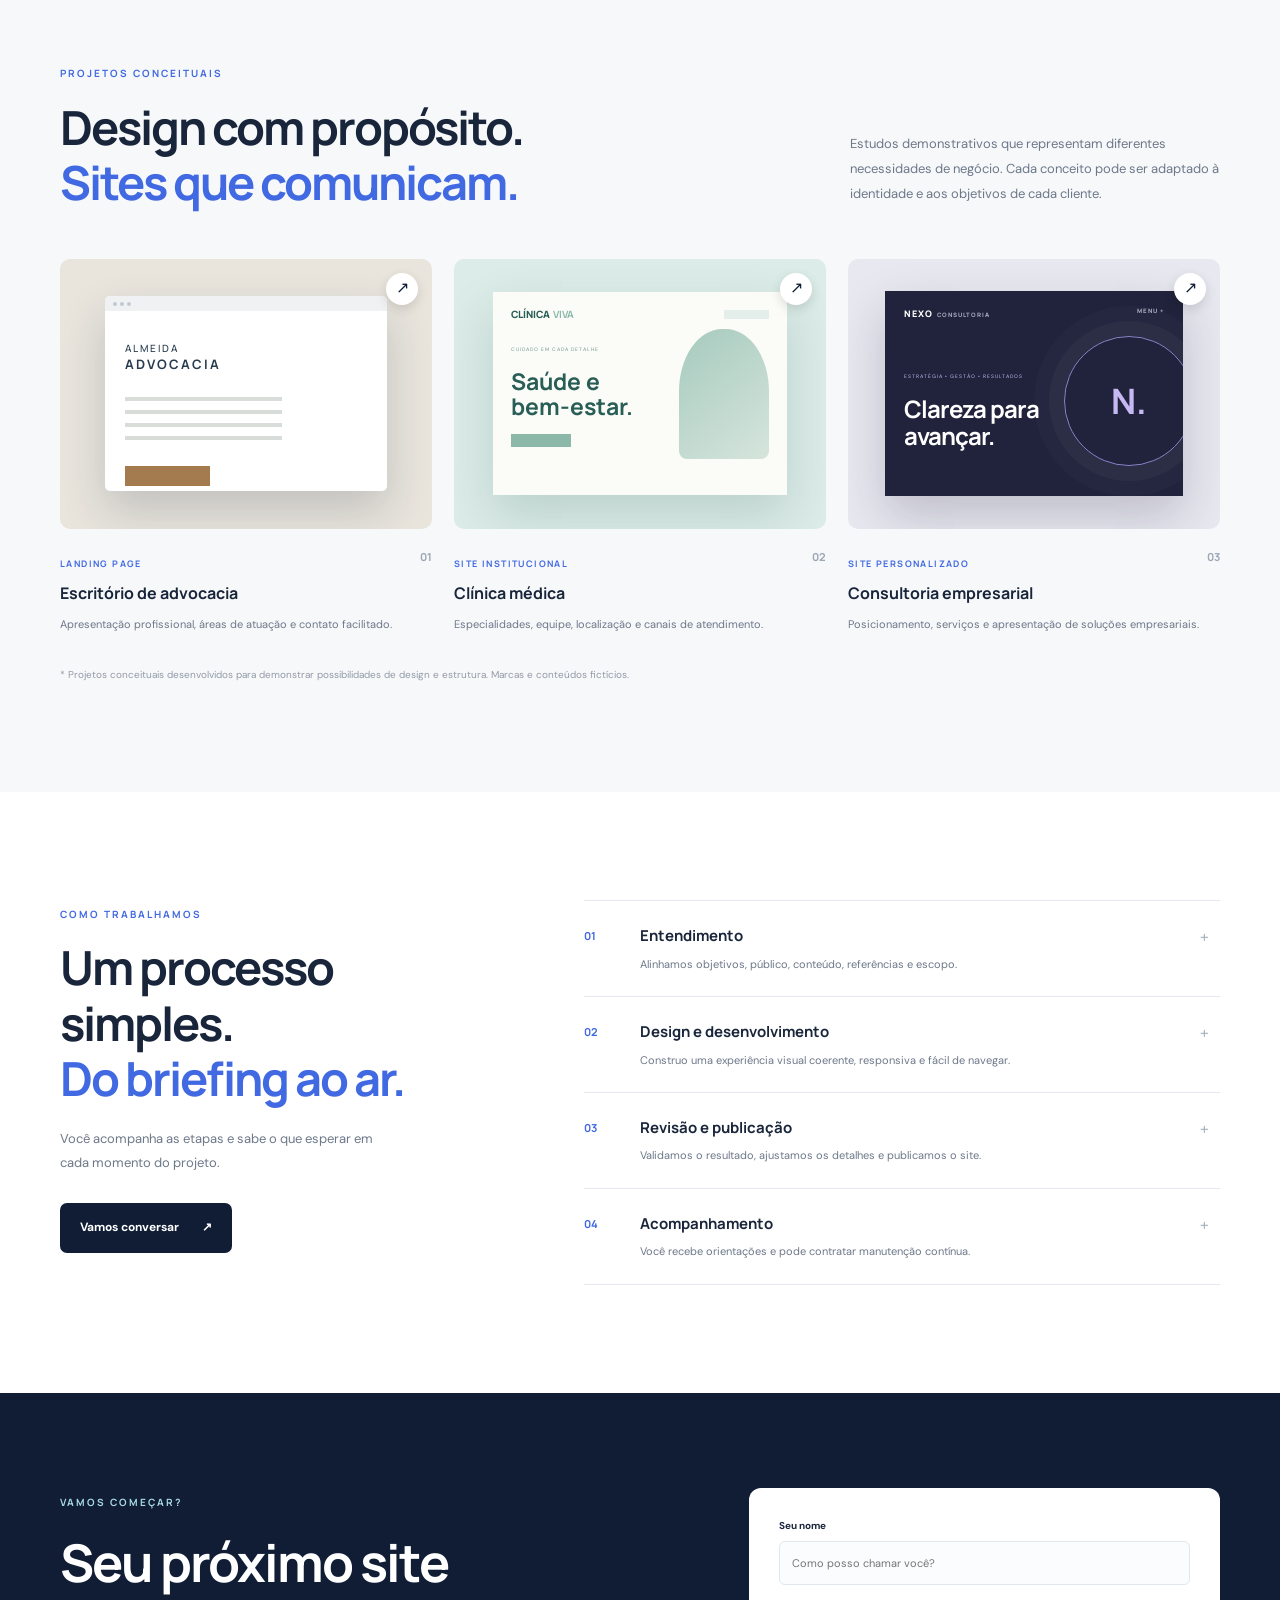
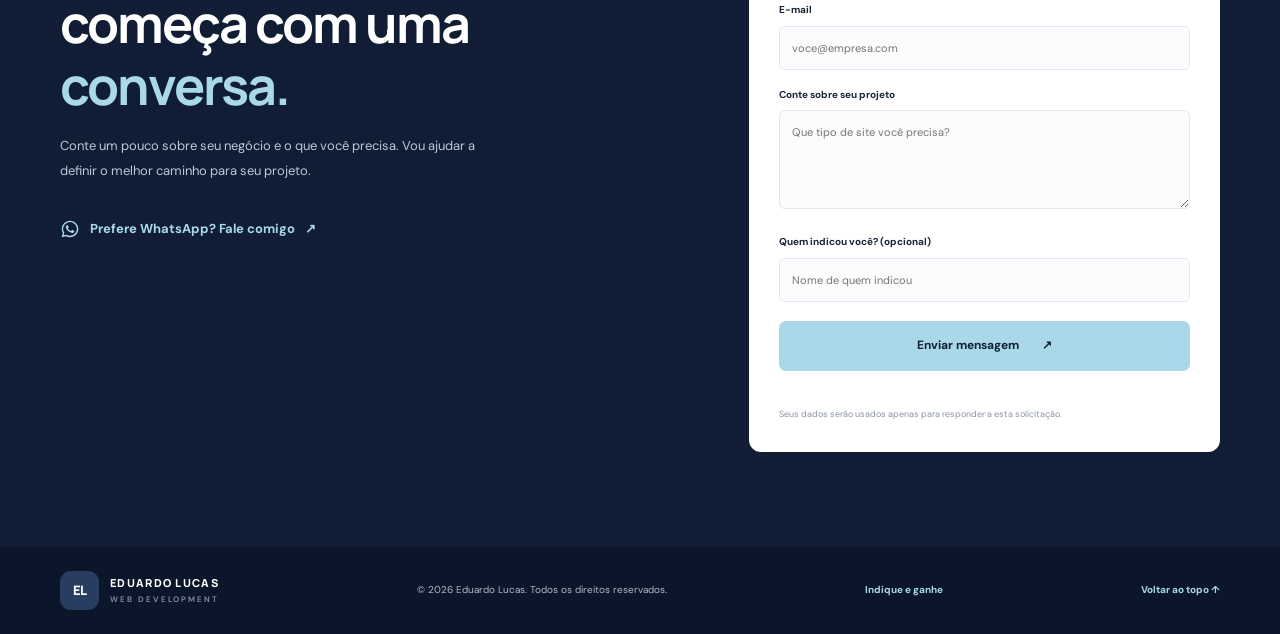
==== commit 4588cab1: "Página Indique e ganhe e rastreio de indicações - indique.html/indique.js: programa de indicação (PT" ====
--- a/index.html
+++ b/index.html
@@ -140,10 +140,12 @@
         <form class="contact-form" id="contactForm" name="contact" method="POST" data-netlify="true" netlify-honeypot="bot-field">
           <input type="hidden" name="form-name" value="contact">
           <input type="hidden" name="language" value="pt">
+          <input type="hidden" name="ref" value="">
           <p hidden><label>Não preencha: <input name="bot-field" tabindex="-1" autocomplete="off"></label></p>
           <label><span data-i18n="formName">Seu nome</span><input name="name" required autocomplete="name" placeholder="Como posso chamar você?" data-i18n-attr="placeholder:phName"></label>
           <label><span data-i18n="formEmail">E-mail</span><input name="email" type="email" required autocomplete="email" placeholder="voce@empresa.com" data-i18n-attr="placeholder:phEmail"></label>
           <label><span data-i18n="formProject">Conte sobre seu projeto</span><textarea name="message" rows="4" required placeholder="Que tipo de site você precisa?" data-i18n-attr="placeholder:phProject"></textarea></label>
+          <label><span data-i18n="formReferrer">Quem indicou você? (opcional)</span><input name="referrer" autocomplete="off" placeholder="Nome de quem indicou" data-i18n-attr="placeholder:phReferrer"></label>
           <button class="button button-primary" type="submit"><span data-i18n="formSubmit">Enviar mensagem</span> <span>↗</span></button>
           <p class="form-feedback" id="formFeedback" role="status" aria-live="polite"></p>
           <small data-i18n="formNote">Seus dados serão usados apenas para responder a esta solicitação.</small>
@@ -152,7 +154,7 @@
     </section>
   </main>
 
-  <footer class="footer"><div class="container footer-inner"><a class="brand footer-brand" href="#home"><span class="brand-mark">EL</span><span class="brand-name">EDUARDO LUCAS <small>WEB DEVELOPMENT</small></span></a><span>© <span id="year"></span> Eduardo Lucas. <span data-i18n="footerRights">Todos os direitos reservados.</span></span><a href="#home" class="back-top" data-i18n="backTop">Voltar ao topo ↑</a></div></footer>
+  <footer class="footer"><div class="container footer-inner"><a class="brand footer-brand" href="#home"><span class="brand-mark">EL</span><span class="brand-name">EDUARDO LUCAS <small>WEB DEVELOPMENT</small></span></a><span>© <span id="year"></span> Eduardo Lucas. <span data-i18n="footerRights">Todos os direitos reservados.</span></span><a href="indique.html" class="back-top" data-i18n="footerReferral">Indique e ganhe</a><a href="#home" class="back-top" data-i18n="backTop">Voltar ao topo ↑</a></div></footer>
   <a class="whatsapp-float" data-whatsapp href="https://wa.me/5571991182592?text=Ol%C3%A1%2C%20vi%20seu%20site%20e%20quero%20um%20or%C3%A7amento" target="_blank" rel="noopener" aria-label="WhatsApp" data-i18n-attr="aria-label:whatsappFloat"><svg aria-hidden="true" viewBox="0 0 24 24"><use href="#icon-whatsapp"/></svg></a>
   <svg width="0" height="0" style="position:absolute" aria-hidden="true"><symbol id="icon-whatsapp" viewBox="0 0 24 24"><path fill="currentColor" d="M12.04 2C6.58 2 2.13 6.45 2.13 11.91c0 1.75.46 3.45 1.32 4.95L2.05 22l5.25-1.38a9.9 9.9 0 0 0 4.74 1.21c5.46 0 9.91-4.45 9.91-9.91S17.5 2 12.04 2Zm0 18.15a8.2 8.2 0 0 1-4.2-1.15l-.3-.18-3.12.82.83-3.04-.2-.31a8.24 8.24 0 1 1 7 3.86Zm4.52-6.16c-.25-.12-1.47-.72-1.69-.81-.23-.08-.39-.12-.56.13-.16.24-.64.8-.78.97-.15.16-.29.18-.54.06a6.7 6.7 0 0 1-1.99-1.23 7.5 7.5 0 0 1-1.38-1.72c-.14-.25 0-.38.11-.5.11-.11.25-.29.37-.43.13-.15.17-.25.25-.42.08-.16.04-.31-.02-.43-.06-.12-.56-1.34-.76-1.84-.2-.48-.41-.42-.56-.42h-.48a.92.92 0 0 0-.67.31c-.23.25-.87.85-.87 2.07 0 1.22.89 2.4 1.01 2.56.12.17 1.75 2.67 4.24 3.74.59.26 1.05.41 1.41.52.59.19 1.13.16 1.56.1.48-.07 1.47-.6 1.67-1.18.21-.58.21-1.07.15-1.18-.06-.1-.23-.16-.48-.29Z"/></symbol></svg>
   <script src="i18n.js"></script>
--- a/styles.css
+++ b/styles.css
@@ -16,3 +16,8 @@
 :focus-visible{outline:2px solid #4169e1;outline-offset:3px}
 @media(prefers-reduced-motion:reduce){*,*::before,*::after{transition:none!important;animation:none!important;scroll-behavior:auto!important}}
 /* O selo "Powered by Netlify" ocupa o canto inferior direito (≈194×64 px); os botões flutuantes ficam acima dele. */
+/* Página "Indique e ganhe" */
+.ref-hero{min-height:0;padding:100px 0 110px}.ref-hero .hero-lead{max-width:560px}
+.rules-grid{list-style:none;margin:0;padding:0;display:grid;grid-template-columns:repeat(2,1fr);gap:16px}.rules-grid li{display:grid;grid-template-columns:40px 1fr;gap:12px;border:1px solid var(--line);border-radius:12px;padding:24px 26px}.rules-grid span{font:700 11px Manrope;color:var(--blue);padding-top:3px}.rules-grid p{margin:0;font-size:14px;line-height:1.7}
+.ref-cta-title{font-size:clamp(34px,4.5vw,52px);line-height:1.18;letter-spacing:-2px;margin:18px 0}.ref-cta-title em{color:#a9d9e8}.ref-cta-text{color:#bdc8d8;font-size:13px;line-height:1.9;max-width:460px;margin-bottom:28px}.contact-section .button svg{width:18px;height:18px}
+@media(max-width:650px){.ref-hero{padding:65px 0 75px}.rules-grid{grid-template-columns:1fr}.rules-grid li{padding:20px}.ref-cta-title{font-size:34px}}
